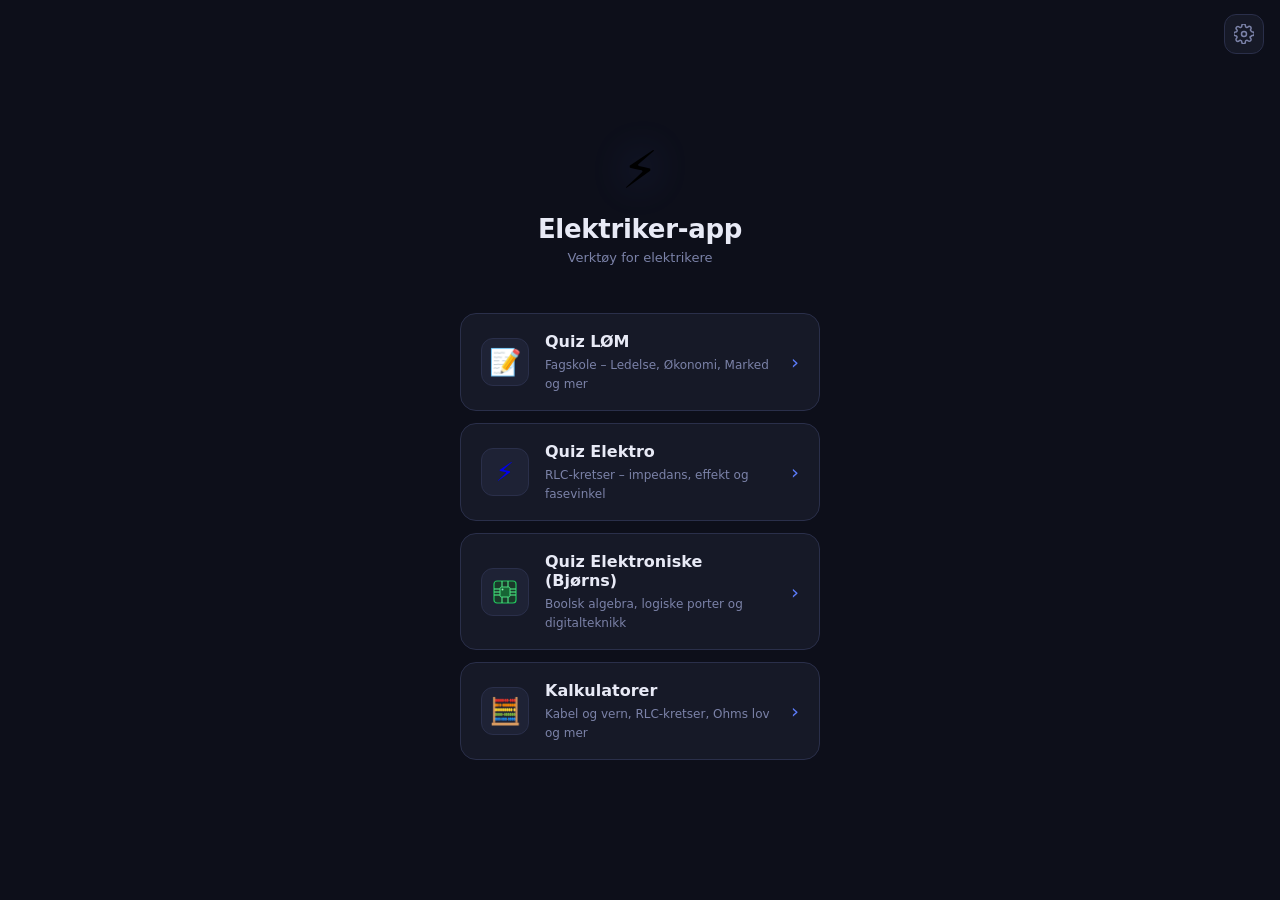
==== index.html @ ab79053e "legg til kallenavn-seksjon i innstillinger på hjemskjermen + bump cache v166 Co-Authored-By: Claude " ====
<!DOCTYPE html>
<html lang="no">
<head>
  <meta charset="UTF-8">
  <meta name="viewport" content="width=device-width, initial-scale=1.0, maximum-scale=1.0, user-scalable=no">
  <meta name="mobile-web-app-capable" content="yes">
  <meta name="apple-mobile-web-app-capable" content="yes">
  <meta name="apple-mobile-web-app-status-bar-style" content="black-translucent">
  <meta name="apple-mobile-web-app-title" content="Elektriker">
  <link rel="apple-touch-icon" href="icons/icon.svg">
  <link rel="manifest" href="manifest.json">
  <meta name="theme-color" content="#0d0f1a">
  <title>Elektriker-app</title>
  <style>
    *, *::before, *::after { box-sizing: border-box; margin: 0; padding: 0; }

    :root {
      --bg: #0d0f1a;
      --surface: #161927;
      --surface2: #1e2235;
      --border: #2a2f4a;
      --text: #e8eaf6;
      --muted: #7b82a8;
      --accent: #5c7cfa;
    }

    body {
      background: var(--bg);
      min-height: 100vh;
      display: flex;
      flex-direction: column;
      align-items: center;
      justify-content: center;
      font-family: 'Segoe UI', system-ui, sans-serif;
      padding: 32px 16px;
    }

    .logo {
      font-size: 52px;
      margin-bottom: 14px;
      filter: drop-shadow(0 0 20px rgba(92,124,250,0.45));
    }

    h1 {
      color: var(--text);
      font-size: 26px;
      font-weight: 700;
      margin-bottom: 6px;
      letter-spacing: -0.3px;
    }

    .subtitle {
      color: var(--muted);
      font-size: 13px;
      margin-bottom: 48px;
    }

    .nav-grid {
      display: flex;
      flex-direction: column;
      gap: 12px;
      width: 100%;
      max-width: 360px;
    }

    .nav-btn {
      display: flex;
      align-items: center;
      gap: 16px;
      background: var(--surface);
      border: 1px solid var(--border);
      border-radius: 16px;
      padding: 18px 20px;
      text-decoration: none;
      cursor: pointer;
      transition: background 0.15s, border-color 0.15s;
      -webkit-tap-highlight-color: transparent;
      animation: fadeIn 0.3s ease both;
    }

    .nav-btn:nth-child(2) { animation-delay: 0.06s; }
    .nav-btn:nth-child(3) { animation-delay: 0.12s; }
    .nav-btn:nth-child(4) { animation-delay: 0.18s; }
    .nav-btn:nth-child(5) { animation-delay: 0.24s; }
    .nav-btn:active { background: var(--surface2); border-color: var(--accent); }

    @keyframes fadeIn {
      from { opacity: 0; transform: translateY(10px); }
      to   { opacity: 1; transform: translateY(0); }
    }

    .nav-btn .icon {
      font-size: 26px;
      width: 48px;
      height: 48px;
      display: flex;
      align-items: center;
      justify-content: center;
      background: var(--surface2);
      border: 1px solid var(--border);
      border-radius: 12px;
      flex-shrink: 0;
    }

    .nav-btn .text { text-align: left; flex: 1; }
    .nav-btn .text strong {
      display: block;
      color: var(--text);
      font-size: 16px;
      font-weight: 600;
      margin-bottom: 3px;
    }
    .nav-btn .text span {
      color: var(--muted);
      font-size: 12px;
    }
    .nav-btn .arrow {
      color: var(--accent);
      font-size: 20px;
    }

    #appVersion {
      position: fixed;
      bottom: 8px;
      right: 10px;
      font-size: 10px;
      color: #2a2f4a;
      pointer-events: none;
    }

    /* ── Innstillinger ── */
    #settings-btn {
      position: fixed;
      top: 14px;
      right: 16px;
      width: 40px;
      height: 40px;
      background: var(--surface);
      border: 1px solid var(--border);
      border-radius: 12px;
      display: flex;
      align-items: center;
      justify-content: center;
      cursor: pointer;
      color: var(--muted);
      transition: color 0.15s, border-color 0.15s, background 0.15s;
      -webkit-tap-highlight-color: transparent;
      z-index: 100;
    }
    #settings-btn:active { background: var(--surface2); border-color: var(--accent); color: var(--accent); }

    #settings-overlay {
      display: none;
      position: fixed;
      inset: 0;
      background: rgba(0,0,0,0.6);
      z-index: 200;
      align-items: flex-end;
      justify-content: center;
    }
    #settings-overlay.open { display: flex; }

    #settings-sheet {
      background: var(--surface);
      border: 1px solid var(--border);
      border-radius: 24px 24px 0 0;
      width: 100%;
      max-width: 480px;
      padding: 24px 20px 40px;
      animation: slideUp 0.22s ease;
    }
    @keyframes slideUp {
      from { transform: translateY(60px); opacity: 0; }
      to   { transform: translateY(0);    opacity: 1; }
    }

    .settings-handle {
      width: 40px;
      height: 4px;
      background: var(--border);
      border-radius: 2px;
      margin: 0 auto 20px;
    }
    .settings-title {
      color: var(--text);
      font-size: 18px;
      font-weight: 700;
      margin-bottom: 20px;
    }
    .settings-row {
      display: flex;
      align-items: center;
      justify-content: space-between;
      padding: 16px 0;
      border-top: 1px solid var(--border);
    }
    .settings-row-label strong {
      display: block;
      color: var(--text);
      font-size: 15px;
      font-weight: 600;
      margin-bottom: 2px;
    }
    .settings-row-label span {
      color: var(--muted);
      font-size: 12px;
    }
    .settings-btn-danger {
      background: rgba(239,68,68,0.12);
      color: #f87171;
      border: 1px solid rgba(239,68,68,0.3);
      border-radius: 10px;
      padding: 8px 16px;
      font-size: 13px;
      font-weight: 600;
      cursor: pointer;
      -webkit-tap-highlight-color: transparent;
      transition: background 0.15s;
    }
    .settings-btn-danger:active { background: rgba(239,68,68,0.25); }
    .settings-btn-danger:disabled { opacity: 0.5; cursor: default; }

    .settings-select-row {
      display: flex;
      flex-direction: column;
      gap: 10px;
      padding: 16px 0;
      border-top: 1px solid var(--border);
    }
    .settings-select-row strong {
      display: block;
      color: var(--text);
      font-size: 15px;
      font-weight: 600;
    }
    .settings-select-row span {
      color: var(--muted);
      font-size: 12px;
      margin-bottom: 2px;
      display: block;
    }
    .settings-navn-row {
      display: flex;
      flex-direction: column;
      gap: 8px;
      padding: 16px 0;
      border-top: 1px solid var(--border);
    }
    .settings-navn-row strong {
      color: var(--text);
      font-size: 15px;
      font-weight: 600;
    }
    .settings-navn-row span {
      color: var(--muted);
      font-size: 12px;
    }
    .settings-navn-row .navn-visning-tekst {
      color: var(--muted);
      font-size: 13px;
    }
    .settings-navn-input {
      width: 100%;
      padding: 10px 14px;
      border-radius: 10px;
      border: 1.5px solid var(--border);
      background: var(--surface2);
      color: var(--text);
      font-size: 15px;
      outline: none;
      transition: border-color 0.2s;
      font-family: inherit;
    }
    .settings-navn-input:focus { border-color: var(--accent); }
    .settings-navn-actions { display: flex; gap: 8px; }
    .settings-btn-save {
      flex: 1;
      padding: 9px;
      border-radius: 8px;
      border: none;
      background: linear-gradient(135deg, #3b82f6, #6366f1);
      color: #fff;
      font-size: 13px;
      font-weight: 600;
      cursor: pointer;
      font-family: inherit;
    }
    .settings-btn-remove {
      padding: 9px 14px;
      border-radius: 8px;
      border: 1px solid var(--border);
      background: none;
      color: var(--muted);
      font-size: 13px;
      cursor: pointer;
      font-family: inherit;
    }

    .settings-select-inner {
      display: flex;
      gap: 10px;
      align-items: center;
    }
    #quiz-select {
      flex: 1;
      background: var(--surface2);
      border: 1px solid var(--border);
      border-radius: 10px;
      color: var(--text);
      font-size: 13px;
      padding: 8px 12px;
      appearance: none;
      -webkit-appearance: none;
      cursor: pointer;
      outline: none;
    }
    #quiz-select:focus { border-color: var(--accent); }
  </style>
</head>
<body>

  <button id="settings-btn" aria-label="Innstillinger">
    <svg width="20" height="20" viewBox="0 0 20 20" fill="none" xmlns="http://www.w3.org/2000/svg">
      <path d="M10 12.5a2.5 2.5 0 1 0 0-5 2.5 2.5 0 0 0 0 5Z" stroke="currentColor" stroke-width="1.5" stroke-linecap="round" stroke-linejoin="round"/>
      <path d="M16.2 12.5a1.5 1.5 0 0 0 .3 1.65l.05.05a1.8 1.8 0 0 1-2.55 2.55l-.05-.05a1.5 1.5 0 0 0-1.65-.3 1.5 1.5 0 0 0-.91 1.37V18a1.8 1.8 0 0 1-3.6 0v-.08A1.5 1.5 0 0 0 6.8 16.5a1.5 1.5 0 0 0-1.65.3l-.05.05a1.8 1.8 0 0 1-2.55-2.55l.05-.05A1.5 1.5 0 0 0 2.9 12.6a1.5 1.5 0 0 0-1.37-.91H1.5a1.8 1.8 0 0 1 0-3.6h.08A1.5 1.5 0 0 0 3 7.2a1.5 1.5 0 0 0-.3-1.65l-.05-.05A1.8 1.8 0 0 1 5.2 2.95l.05.05A1.5 1.5 0 0 0 6.9 3.3a1.5 1.5 0 0 0 .91-1.37V1.8a1.8 1.8 0 0 1 3.6 0v.08a1.5 1.5 0 0 0 .91 1.37 1.5 1.5 0 0 0 1.65-.3l.05-.05a1.8 1.8 0 0 1 2.55 2.55l-.05.05A1.5 1.5 0 0 0 17.1 7a1.5 1.5 0 0 0 1.37.91H18.5a1.8 1.8 0 0 1 0 3.6h-.08a1.5 1.5 0 0 0-1.37.91h.08Z" stroke="currentColor" stroke-width="1.5" stroke-linecap="round" stroke-linejoin="round"/>
    </svg>
  </button>

  <div id="settings-overlay">
    <div id="settings-sheet">
      <div class="settings-handle"></div>
      <div class="settings-title">Innstillinger</div>

      <div class="settings-navn-row">
        <strong>Kallenavn (LØM-quiz)</strong>
        <span id="navn-visning-main" class="navn-visning-tekst"></span>
        <input class="settings-navn-input" id="navn-input-main" type="text" placeholder="Ditt kallenavn" maxlength="20" autocomplete="off">
        <div class="settings-navn-actions">
          <button class="settings-btn-save" id="lagre-navn-btn">Lagre</button>
          <button class="settings-btn-remove" id="fjern-navn-btn">Fjern</button>
        </div>
      </div>

      <div class="settings-row">
        <div class="settings-row-label">
          <strong>Nullstill all score-data</strong>
          <span>Sletter all quiz-historikk og fremgang</span>
        </div>
        <button class="settings-btn-danger" id="reset-scores-btn">Nullstill</button>
      </div>

      <div class="settings-select-row">
        <strong>Nullstill én quiz</strong>
        <span>Velg quiz og slett kun den scoreen</span>
        <div class="settings-select-inner">
          <select id="quiz-select">
            <optgroup label="LØM Fagskole">
              <option value="lom-ledelse">Ledelse &amp; Organisasjon</option>
              <option value="lom-marked">Markedsføringsledelse</option>
              <option value="lom-regnskap">Regnskapsanalyse</option>
              <option value="lom-okonomi">Økonomistyring</option>
              <option value="lom-lovavtale">Lover &amp; Avtaler</option>
            </optgroup>
            <optgroup label="Quiz Elektro">
              <option value="rlc">RLC-kretser</option>
            </optgroup>
            <optgroup label="Quiz Elektroniske (Bjørns)">
              <option value="mikrokontroller">Mikrokontroller</option>
              <option value="minne">Dataminne</option>
              <option value="boolsk">Boolsk algebra</option>
              <option value="porter">Logiske porter</option>
              <option value="tallsystemer">Tallsystemer</option>
              <option value="vipper">Vipper (Flip-flops)</option>
            </optgroup>
          </select>
          <button class="settings-btn-danger" id="reset-one-btn">Slett</button>
        </div>
      </div>

    </div>
  </div>

  <div class="logo">⚡</div>
  <h1>Elektriker-app</h1>
  <p class="subtitle">Verktøy for elektrikere</p>

  <div class="nav-grid">
    <a class="nav-btn" href="quiz/">
      <div class="icon">📝</div>
      <div class="text">
        <strong>Quiz LØM</strong>
        <span>Fagskole – Ledelse, Økonomi, Marked og mer</span>
      </div>
      <div class="arrow">›</div>
    </a>

    <a class="nav-btn" href="quiz/index-elektro.html">
      <div class="icon">⚡</div>
      <div class="text">
        <strong>Quiz Elektro</strong>
        <span>RLC-kretser – impedans, effekt og fasevinkel</span>
      </div>
      <div class="arrow">›</div>
    </a>

    <a class="nav-btn" href="quiz/index-bjrons.html">
      <div class="icon">
        <svg width="28" height="28" viewBox="0 0 28 28" fill="none" xmlns="http://www.w3.org/2000/svg">
          <!-- PCB board -->
          <rect x="3" y="3" width="22" height="22" rx="3" fill="#1a3a2a" stroke="#22c55e" stroke-width="1.2"/>
          <!-- IC chip -->
          <rect x="9" y="9" width="10" height="10" rx="1.5" fill="#166534" stroke="#4ade80" stroke-width="1"/>
          <!-- chip pins left -->
          <line x1="3" y1="11" x2="9" y2="11" stroke="#4ade80" stroke-width="1.2"/>
          <line x1="3" y1="14" x2="9" y2="14" stroke="#4ade80" stroke-width="1.2"/>
          <line x1="3" y1="17" x2="9" y2="17" stroke="#4ade80" stroke-width="1.2"/>
          <!-- chip pins right -->
          <line x1="19" y1="11" x2="25" y2="11" stroke="#4ade80" stroke-width="1.2"/>
          <line x1="19" y1="14" x2="25" y2="14" stroke="#4ade80" stroke-width="1.2"/>
          <line x1="19" y1="17" x2="25" y2="17" stroke="#4ade80" stroke-width="1.2"/>
          <!-- chip pins top -->
          <line x1="11" y1="3" x2="11" y2="9" stroke="#4ade80" stroke-width="1.2"/>
          <line x1="17" y1="3" x2="17" y2="9" stroke="#4ade80" stroke-width="1.2"/>
          <!-- chip pins bottom -->
          <line x1="11" y1="19" x2="11" y2="25" stroke="#4ade80" stroke-width="1.2"/>
          <line x1="17" y1="19" x2="17" y2="25" stroke="#4ade80" stroke-width="1.2"/>
          <!-- dot on chip -->
          <circle cx="11.5" cy="11.5" r="1" fill="#86efac"/>
        </svg>
      </div>
      <div class="text">
        <strong>Quiz Elektroniske (Bjørns)</strong>
        <span>Boolsk algebra, logiske porter og digitalteknikk</span>
      </div>
      <div class="arrow">›</div>
    </a>

    <a class="nav-btn" href="kalkulator/">
      <div class="icon">🧮</div>
      <div class="text">
        <strong>Kalkulatorer</strong>
        <span>Kabel og vern, RLC-kretser, Ohms lov og mer</span>
      </div>
      <div class="arrow">›</div>
    </a>
  </div>

  <div id="appVersion"></div>

  <script>
    // ── Innstillinger ──
    const settingsBtn     = document.getElementById('settings-btn');
    const settingsOverlay = document.getElementById('settings-overlay');
    const resetBtn        = document.getElementById('reset-scores-btn');
    const resetOneBtn     = document.getElementById('reset-one-btn');
    const quizSelect      = document.getElementById('quiz-select');

    function oppdaterNavnMain() {
      const navn = localStorage.getItem('quiz_kallenavn');
      const vis  = document.getElementById('navn-visning-main');
      const inp  = document.getElementById('navn-input-main');
      vis.textContent = navn ? 'Nåværende: ' + navn : (navn === '' ? 'Hopp over (tomt)' : 'Ingen navn satt');
      inp.value = navn || '';
    }

    document.getElementById('lagre-navn-btn').addEventListener('click', () => {
      const navn = document.getElementById('navn-input-main').value.trim();
      localStorage.setItem('quiz_kallenavn', navn);
      oppdaterNavnMain();
      const btn = document.getElementById('lagre-navn-btn');
      btn.textContent = 'Lagret ✓';
      setTimeout(() => { btn.textContent = 'Lagre'; }, 1500);
    });

    document.getElementById('fjern-navn-btn').addEventListener('click', () => {
      localStorage.removeItem('quiz_kallenavn');
      oppdaterNavnMain();
    });

    settingsBtn.addEventListener('click', () => {
      oppdaterNavnMain();
      settingsOverlay.classList.add('open');
    });
    settingsOverlay.addEventListener('click', e => {
      if (e.target === settingsOverlay) settingsOverlay.classList.remove('open');
    });

    document.getElementById('navn-input-main').addEventListener('keydown', e => {
      if (e.key === 'Enter') document.getElementById('lagre-navn-btn').click();
    });

    resetBtn.addEventListener('click', () => {
      const keys = Object.keys(localStorage).filter(k =>
        k.startsWith('quiz_history_') || k.startsWith('quiz_progress_')
      );
      keys.forEach(k => localStorage.removeItem(k));
      resetBtn.textContent = 'Nullstilt ✓';
      resetBtn.disabled = true;
      setTimeout(() => {
        resetBtn.textContent = 'Nullstill';
        resetBtn.disabled = false;
        settingsOverlay.classList.remove('open');
      }, 1500);
    });

    resetOneBtn.addEventListener('click', () => {
      const tema = quizSelect.value;
      localStorage.removeItem('quiz_history_'  + tema);
      localStorage.removeItem('quiz_progress_' + tema);
      resetOneBtn.textContent = 'Slettet ✓';
      resetOneBtn.disabled = true;
      setTimeout(() => {
        resetOneBtn.textContent = 'Slett';
        resetOneBtn.disabled = false;
      }, 1500);
    });

    // ── Service worker ──
    if ('serviceWorker' in navigator) {
      navigator.serviceWorker.register('./service-worker.js');
      navigator.serviceWorker.addEventListener('controllerchange', () => {
        window.location.reload();
      });
    }
    if ('caches' in window) {
      caches.keys().then(keys => {
        const cache = keys.find(k => k.startsWith('kalkulator-'));
        if (cache) document.getElementById('appVersion').textContent = cache.replace('kalkulator-', '');
      });
    }
  </script>
  <!-- Cloudflare Web Analytics --><script defer src='https://static.cloudflareinsights.com/beacon.min.js' data-cf-beacon='{"token": "cacaef3101de40808d70354880ca03b0"}'></script><!-- End Cloudflare Web Analytics -->
</body>
</html>
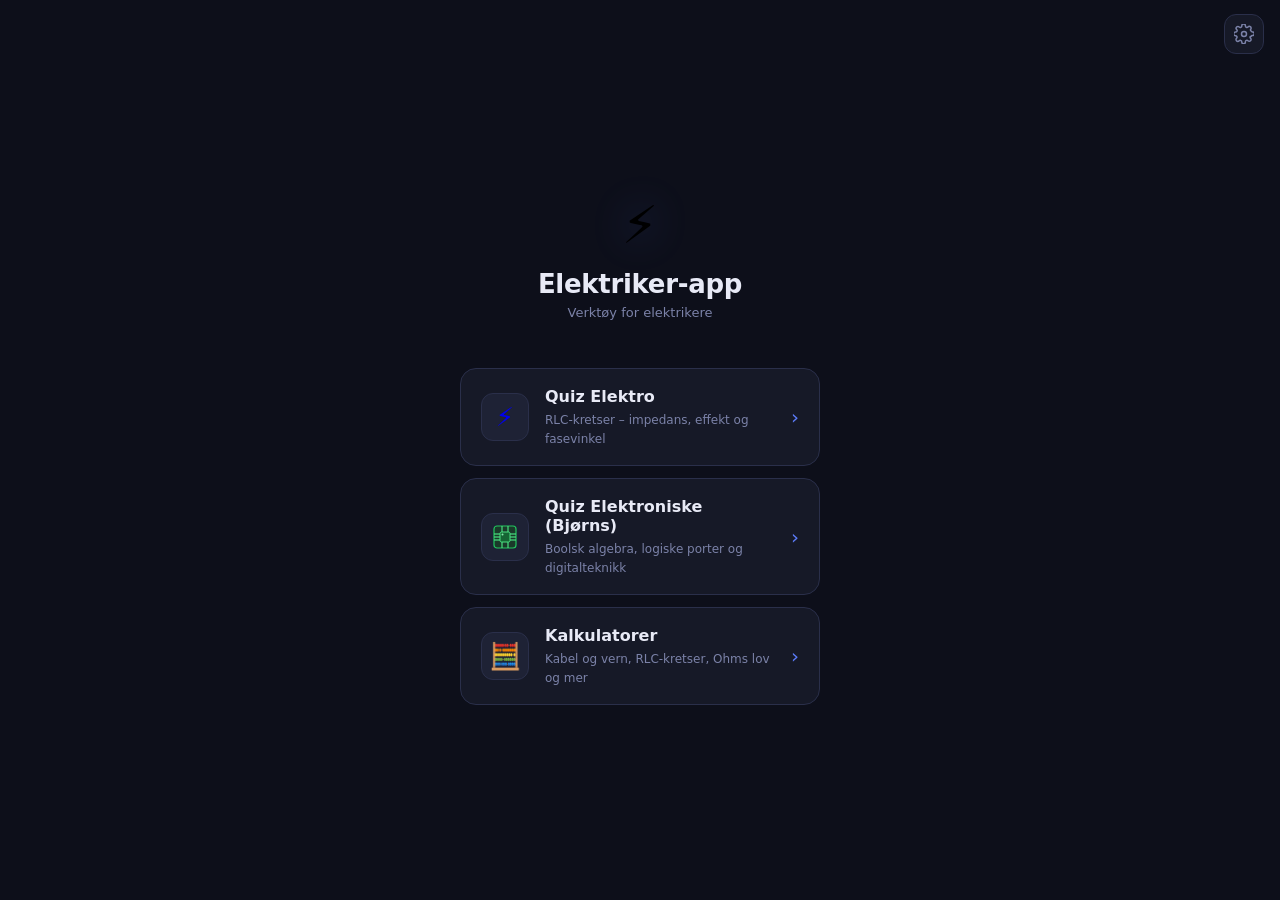
==== commit e35416f6: "skjul Quiz LØM fra hjemskjerm og innstillinger midlertidig + bump cache v174 Co-Authored-By: Claude " ====
--- a/index.html
+++ b/index.html
@@ -332,7 +332,7 @@
       <div class="settings-title">Innstillinger</div>
 
       <div class="settings-navn-row">
-        <strong>Kallenavn (LØM-quiz)</strong>
+        <strong>Kallenavn</strong>
         <span id="navn-visning-main" class="navn-visning-tekst"></span>
         <input class="settings-navn-input" id="navn-input-main" type="text" placeholder="Ditt kallenavn" maxlength="20" autocomplete="off">
         <div class="settings-navn-actions">
@@ -354,19 +354,13 @@
         <span>Velg quiz og slett kun den scoreen</span>
         <div class="settings-select-inner">
           <select id="quiz-select">
-            <optgroup label="LØM Fagskole">
-              <option value="lom-ledelse">Ledelse &amp; Organisasjon</option>
-              <option value="lom-marked">Markedsføringsledelse</option>
-              <option value="lom-regnskap">Regnskapsanalyse</option>
-              <option value="lom-okonomi">Økonomistyring</option>
-              <option value="lom-lovavtale">Lover &amp; Avtaler</option>
-            </optgroup>
             <optgroup label="Quiz Elektro">
               <option value="rlc">RLC-kretser</option>
             </optgroup>
             <optgroup label="Quiz Elektroniske (Bjørns)">
               <option value="mikrokontroller">Mikrokontroller</option>
               <option value="minne">Dataminne</option>
+              <option value="trh1ek">TRH-1EK – Avsluttende prøve</option>
               <option value="boolsk">Boolsk algebra</option>
               <option value="porter">Logiske porter</option>
               <option value="tallsystemer">Tallsystemer</option>
@@ -385,16 +379,7 @@
   <p class="subtitle">Verktøy for elektrikere</p>
 
   <div class="nav-grid">
-    <a class="nav-btn" href="quiz/">
-      <div class="icon">📝</div>
-      <div class="text">
-        <strong>Quiz LØM</strong>
-        <span>Fagskole – Ledelse, Økonomi, Marked og mer</span>
-      </div>
-      <div class="arrow">›</div>
-    </a>
-
-    <a class="nav-btn" href="quiz/index-elektro.html">
+    <a class="nav-btn" href="quiz/index-elektro.html" onclick="sessionStorage.setItem('elektro_fra_hjem','1')">
       <div class="icon">⚡</div>
       <div class="text">
         <strong>Quiz Elektro</strong>
@@ -403,7 +388,7 @@
       <div class="arrow">›</div>
     </a>
 
-    <a class="nav-btn" href="quiz/index-bjrons.html">
+    <a class="nav-btn" href="quiz/index-bjrons.html" onclick="sessionStorage.setItem('bjrons_fra_hjem','1')">
       <div class="icon">
         <svg width="28" height="28" viewBox="0 0 28 28" fill="none" xmlns="http://www.w3.org/2000/svg">
           <!-- PCB board -->
@@ -465,7 +450,8 @@
 
     document.getElementById('lagre-navn-btn').addEventListener('click', () => {
       const navn = document.getElementById('navn-input-main').value.trim();
-      localStorage.setItem('quiz_kallenavn', navn);
+      if (navn) localStorage.setItem('quiz_kallenavn', navn);
+      else localStorage.removeItem('quiz_kallenavn');
       oppdaterNavnMain();
       const btn = document.getElementById('lagre-navn-btn');
       btn.textContent = 'Lagret ✓';
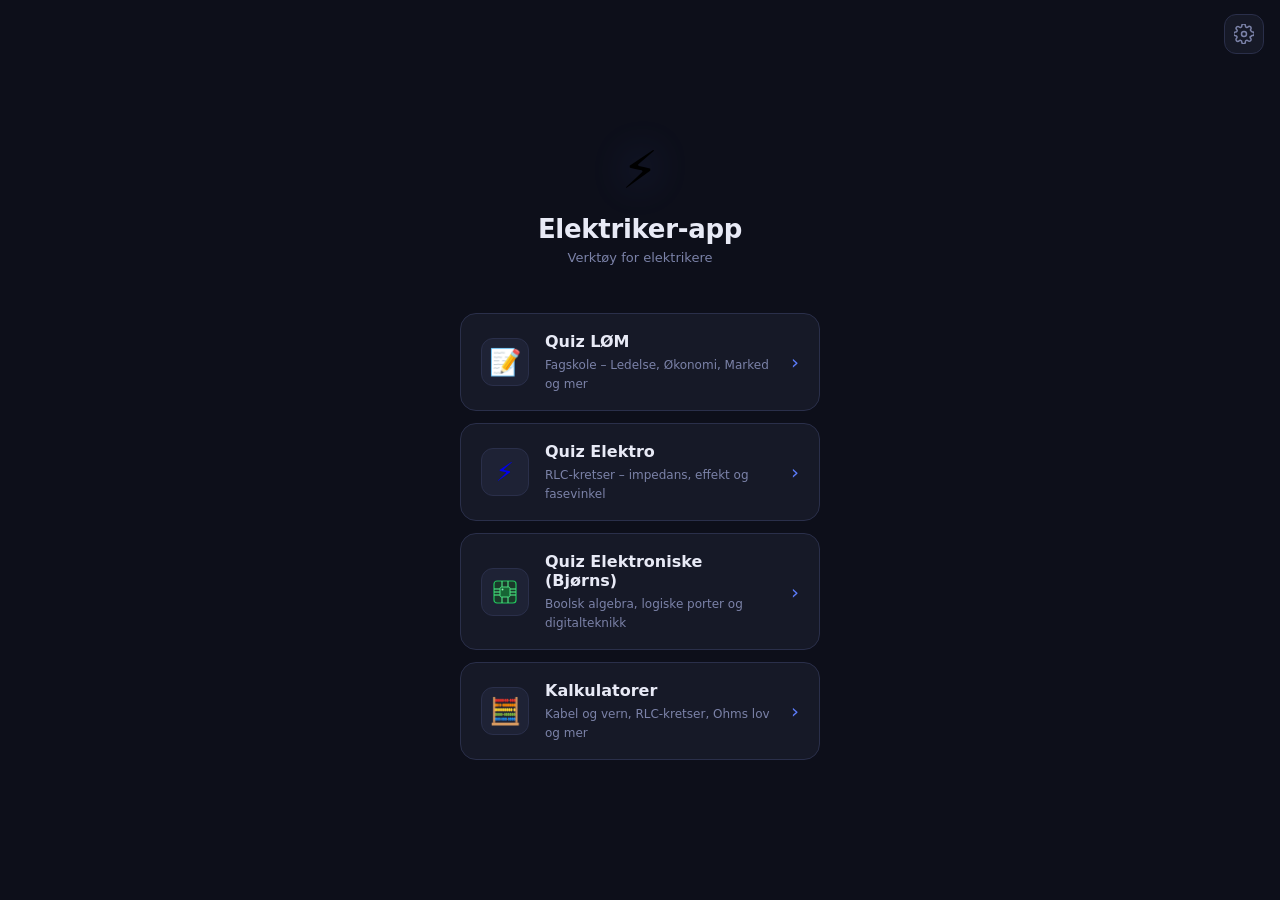
==== commit 76184a16: "gjenopprett Quiz LØM på hjemskjerm og innstillinger + bump cache v175 Co-Authored-By: Claude Sonnet " ====
--- a/index.html
+++ b/index.html
@@ -354,6 +354,13 @@
         <span>Velg quiz og slett kun den scoreen</span>
         <div class="settings-select-inner">
           <select id="quiz-select">
+            <optgroup label="LØM Fagskole">
+              <option value="lom-ledelse">Ledelse &amp; Organisasjon</option>
+              <option value="lom-marked">Markedsføringsledelse</option>
+              <option value="lom-regnskap">Regnskapsanalyse</option>
+              <option value="lom-okonomi">Økonomistyring</option>
+              <option value="lom-lovavtale">Lover &amp; Avtaler</option>
+            </optgroup>
             <optgroup label="Quiz Elektro">
               <option value="rlc">RLC-kretser</option>
             </optgroup>
@@ -379,6 +386,15 @@
   <p class="subtitle">Verktøy for elektrikere</p>
 
   <div class="nav-grid">
+    <a class="nav-btn" href="quiz/" onclick="sessionStorage.setItem('lom_fra_hjem','1')">
+      <div class="icon">📝</div>
+      <div class="text">
+        <strong>Quiz LØM</strong>
+        <span>Fagskole – Ledelse, Økonomi, Marked og mer</span>
+      </div>
+      <div class="arrow">›</div>
+    </a>
+
     <a class="nav-btn" href="quiz/index-elektro.html" onclick="sessionStorage.setItem('elektro_fra_hjem','1')">
       <div class="icon">⚡</div>
       <div class="text">
